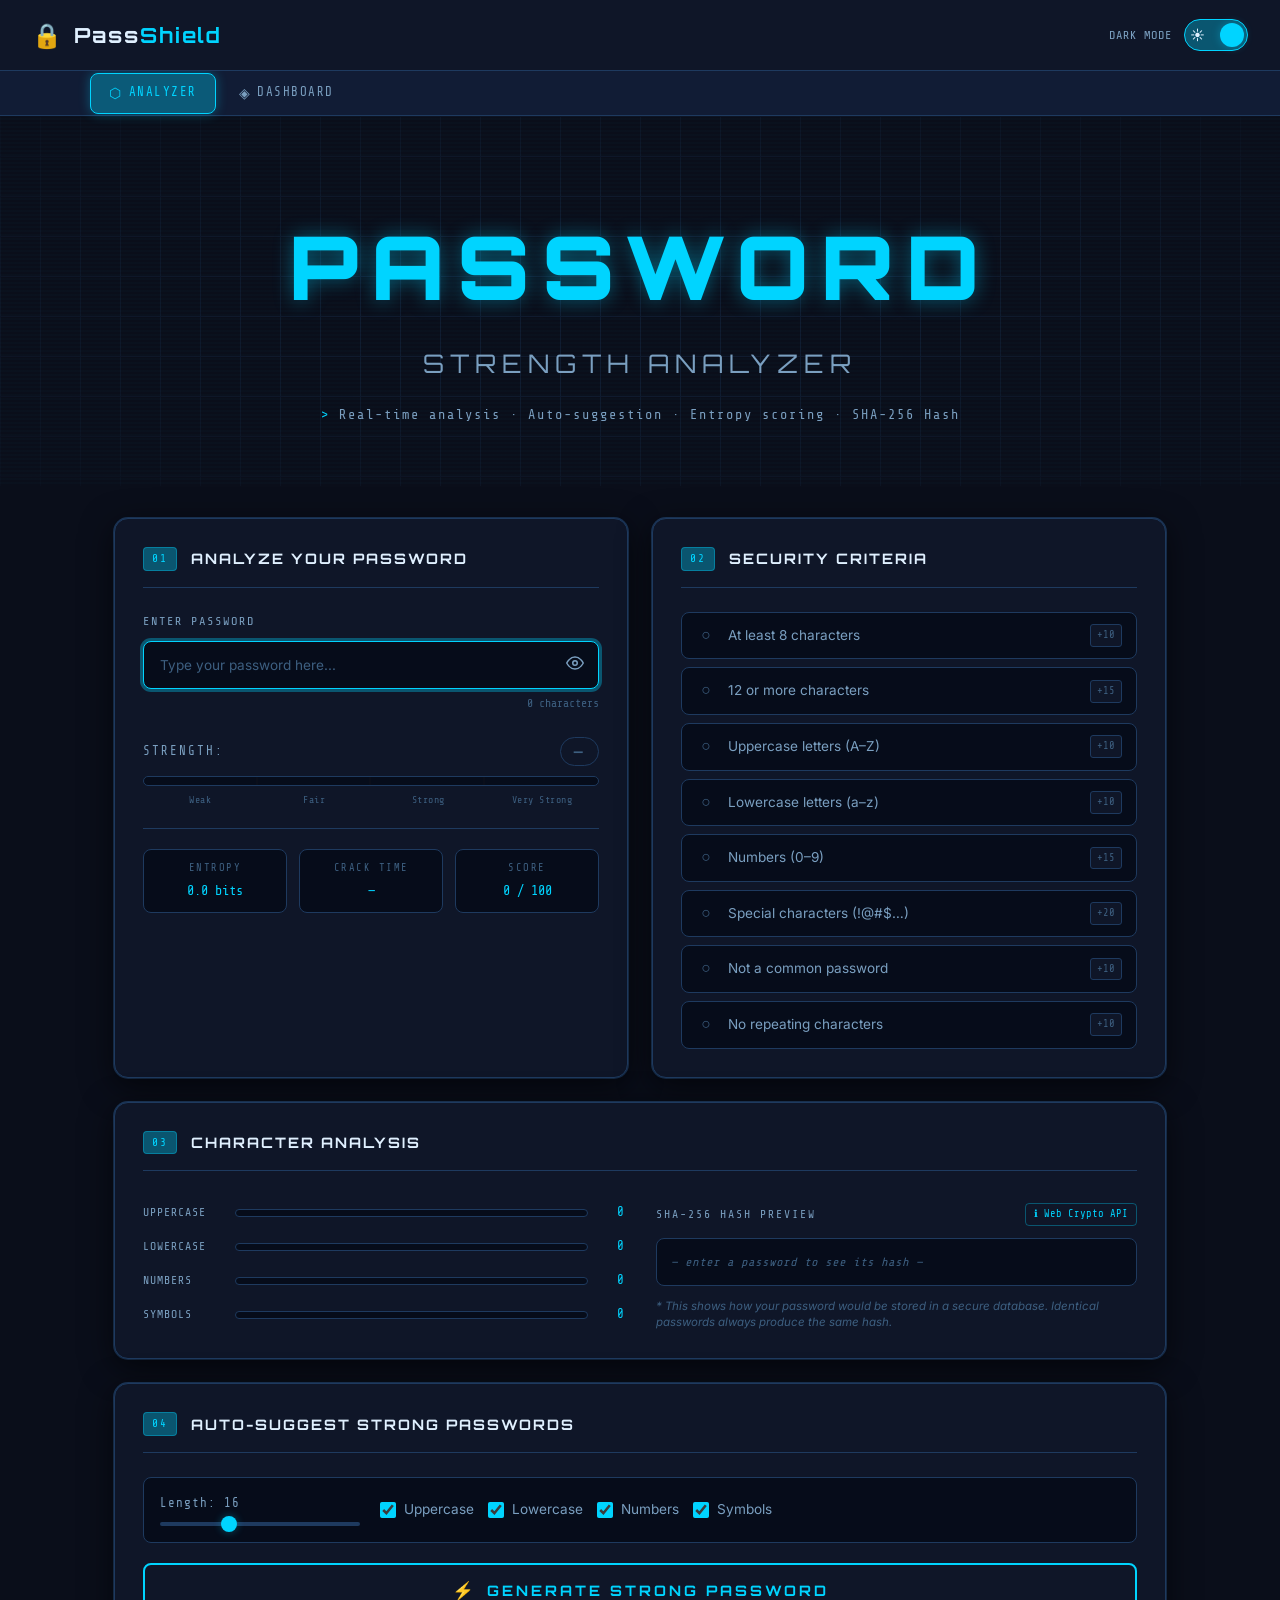
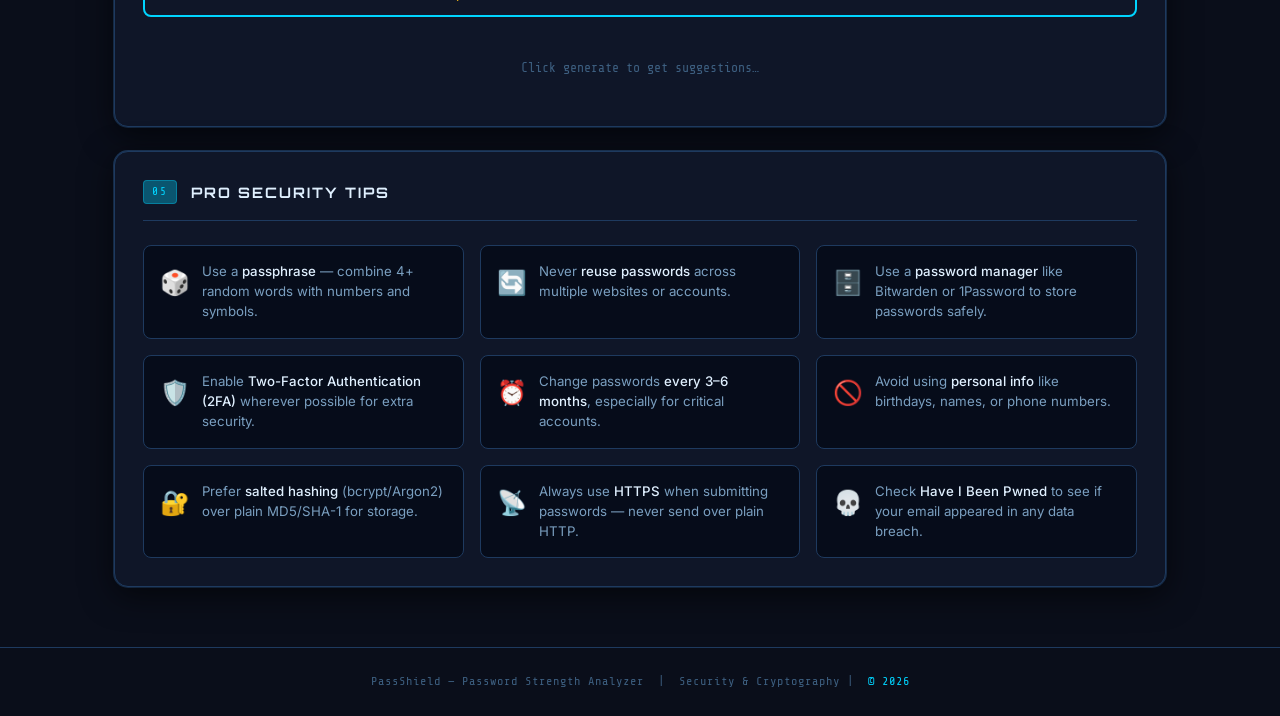
==== index.html @ 3eac9d86 "file added" ====
<!DOCTYPE html>
<html lang="en" data-theme="dark">
<head>
  <meta charset="UTF-8" />
  <meta name="viewport" content="width=device-width, initial-scale=1.0"/>
  <title>Password Strength Analyzer — PassShield</title>
  <link rel="stylesheet" href="style.css" />
  <link href="https://fonts.googleapis.com/css2?family=Share+Tech+Mono&family=Orbitron:wght@400;700;900&family=Inter:wght@300;400;500&display=swap" rel="stylesheet"/>
</head>
<body>

  <!-- ═══════════════════════════ HEADER ═══════════════════════════ -->
  <header class="site-header">
    <div class="logo">
      <span class="logo-icon">🔒</span>
      <span class="logo-text">Pass<span class="accent">Shield</span></span>
    </div>
    <div class="header-right">
      <span class="theme-label" id="themeLabel">Dark Mode</span>
      <label class="toggle-switch" title="Toggle Dark/Light Mode">
        <input type="checkbox" id="themeToggle" checked />
        <span class="slider">
          <span class="slider-icon sun">☀️</span>
          <span class="slider-icon moon">🌙</span>
        </span>
      </label>
    </div>
  </header>

  <!-- ═══════════════════════════ NAV BAR ═══════════════════════════ -->
  <nav class="site-nav">
    <div class="nav-inner">
      <a href="index.html" class="nav-link active">
        <span class="nav-icon">⬡</span> Analyzer
      </a>
      <a href="dashboard.html" class="nav-link">
        <span class="nav-icon">◈</span> Dashboard
      </a>
    </div>
  </nav>

  <!-- ═══════════════════════════ HERO ═══════════════════════════ -->
  <section class="hero">
    <div class="hero-bg">
      <div class="grid-overlay"></div>
      <div class="scanline"></div>
    </div>
    <h1 class="hero-title">
      <span class="line1">PASSWORD</span>
      <span class="line2">STRENGTH ANALYZER</span>
    </h1>
    <p class="hero-subtitle">Real-time analysis · Auto-suggestion · Entropy scoring · SHA-256 Hash</p>
  </section>

  <!-- ═══════════════════════════ MAIN CARD ═══════════════════════════ -->
  <main class="main-container">

    <!-- ─── 01: INPUT / ANALYZE ─── -->
    <div class="card input-card">
      <div class="card-header">
        <span class="card-num">01</span>
        <h2>Analyze Your Password</h2>
      </div>

      <div class="input-group">
        <label for="passwordInput" class="input-label">Enter Password</label>
        <div class="input-wrapper">
          <input
            type="password"
            id="passwordInput"
            placeholder="Type your password here..."
            autocomplete="new-password"
            spellcheck="false"
          />
          <button class="toggle-vis" id="toggleVis" title="Show/Hide password">
            <span id="eyeIcon">
              <svg xmlns="http://www.w3.org/2000/svg" width="18" height="18" viewBox="0 0 24 24" fill="none" stroke="currentColor" stroke-width="2" stroke-linecap="round" stroke-linejoin="round"><path d="M1 12s4-8 11-8 11 8 11 8-4 8-11 8-11-8-11-8z"/><circle cx="12" cy="12" r="3"/></svg>
            </span>
          </button>
        </div>
        <div class="char-count"><span id="charCount">0</span> characters</div>
      </div>

      <!-- STRENGTH METER -->
      <div class="strength-section">
        <div class="strength-label-row">
          <span class="strength-text">Strength:</span>
          <span class="strength-badge" id="strengthBadge">—</span>
        </div>
        <div class="meter-track">
          <div class="meter-bar" id="meterBar"></div>
          <div class="meter-segments">
            <div class="seg"></div><div class="seg"></div>
            <div class="seg"></div><div class="seg"></div>
          </div>
        </div>
        <div class="strength-labels-row">
          <span>Weak</span><span>Fair</span><span>Strong</span><span>Very Strong</span>
        </div>
      </div>

      <!-- ENTROPY / STATS -->
      <div class="entropy-row">
        <div class="entropy-item">
          <span class="entropy-label">Entropy</span>
          <span class="entropy-value" id="entropyVal">0.0 bits</span>
        </div>
        <div class="entropy-item">
          <span class="entropy-label">Crack Time</span>
          <span class="entropy-value" id="crackTime">—</span>
        </div>
        <div class="entropy-item">
          <span class="entropy-label">Score</span>
          <span class="entropy-value" id="scoreVal">0 / 100</span>
        </div>
      </div>
    </div>

    <!-- ─── 02: SECURITY CRITERIA ─── -->
    <div class="card criteria-card">
      <div class="card-header">
        <span class="card-num">02</span>
        <h2>Security Criteria</h2>
      </div>
      <ul class="criteria-list" id="criteriaList">
        <li class="criterion" id="crit-length" data-done="false">
          <span class="crit-icon">○</span>
          <span class="crit-text">At least 8 characters</span>
          <span class="crit-badge">+10</span>
        </li>
        <li class="criterion" id="crit-length12" data-done="false">
          <span class="crit-icon">○</span>
          <span class="crit-text">12 or more characters</span>
          <span class="crit-badge">+15</span>
        </li>
        <li class="criterion" id="crit-upper" data-done="false">
          <span class="crit-icon">○</span>
          <span class="crit-text">Uppercase letters (A–Z)</span>
          <span class="crit-badge">+10</span>
        </li>
        <li class="criterion" id="crit-lower" data-done="false">
          <span class="crit-icon">○</span>
          <span class="crit-text">Lowercase letters (a–z)</span>
          <span class="crit-badge">+10</span>
        </li>
        <li class="criterion" id="crit-number" data-done="false">
          <span class="crit-icon">○</span>
          <span class="crit-text">Numbers (0–9)</span>
          <span class="crit-badge">+15</span>
        </li>
        <li class="criterion" id="crit-special" data-done="false">
          <span class="crit-icon">○</span>
          <span class="crit-text">Special characters (!@#$…)</span>
          <span class="crit-badge">+20</span>
        </li>
        <li class="criterion" id="crit-nocommon" data-done="false">
          <span class="crit-icon">○</span>
          <span class="crit-text">Not a common password</span>
          <span class="crit-badge">+10</span>
        </li>
        <li class="criterion" id="crit-norepeat" data-done="false">
          <span class="crit-icon">○</span>
          <span class="crit-text">No repeating characters</span>
          <span class="crit-badge">+10</span>
        </li>
      </ul>
    </div>

    <!-- ─── 03: CHARACTER ANALYSIS ─── -->
    <div class="card char-analysis-card">
      <div class="card-header">
        <span class="card-num">03</span>
        <h2>Character Analysis</h2>
      </div>

      <div class="char-breakdown" id="charBreakdown">
        <div class="char-type-row">
          <span class="char-type-label">Uppercase</span>
          <div class="char-bar-track"><div class="char-bar upper-bar" id="barUpper" style="width:0%"></div></div>
          <span class="char-type-count" id="countUpper">0</span>
        </div>
        <div class="char-type-row">
          <span class="char-type-label">Lowercase</span>
          <div class="char-bar-track"><div class="char-bar lower-bar" id="barLower" style="width:0%"></div></div>
          <span class="char-type-count" id="countLower">0</span>
        </div>
        <div class="char-type-row">
          <span class="char-type-label">Numbers</span>
          <div class="char-bar-track"><div class="char-bar number-bar" id="barNumber" style="width:0%"></div></div>
          <span class="char-type-count" id="countNumber">0</span>
        </div>
        <div class="char-type-row">
          <span class="char-type-label">Symbols</span>
          <div class="char-bar-track"><div class="char-bar symbol-bar" id="barSymbol" style="width:0%"></div></div>
          <span class="char-type-count" id="countSymbol">0</span>
        </div>
      </div>

      <!-- SHA-256 Hash Preview -->
      <div class="hash-section">
        <div class="hash-label-row">
          <span class="hash-label">SHA-256 Hash Preview</span>
          <span class="hash-info" title="Computed client-side using Web Crypto API">ℹ Web Crypto API</span>
        </div>
        <div class="hash-display" id="hashDisplay">
          <span class="hash-placeholder">— enter a password to see its hash —</span>
        </div>
        <p class="hash-note">* This shows how your password would be stored in a secure database. Identical passwords always produce the same hash.</p>
      </div>
    </div>

    <!-- ─── 04: AUTO-SUGGEST ─── -->
    <div class="card suggest-card">
      <div class="card-header">
        <span class="card-num">04</span>
        <h2>Auto-Suggest Strong Passwords</h2>
      </div>

      <div class="gen-options">
        <div class="option-group">
          <label>Length: <span id="lenDisplay">16</span></label>
          <input type="range" id="genLength" min="8" max="32" value="16" class="slider-range"/>
        </div>
        <div class="checkboxes">
          <label class="cb-label"><input type="checkbox" id="incUpper" checked/> Uppercase</label>
          <label class="cb-label"><input type="checkbox" id="incLower" checked/> Lowercase</label>
          <label class="cb-label"><input type="checkbox" id="incNumbers" checked/> Numbers</label>
          <label class="cb-label"><input type="checkbox" id="incSymbols" checked/> Symbols</label>
        </div>
      </div>

      <button class="btn-generate" id="generateBtn">
        <span class="btn-icon">⚡</span><span> Generate Strong Password</span>
      </button>

      <div class="generated-list" id="generatedList">
        <p class="gen-placeholder">Click generate to get suggestions…</p>
      </div>
    </div>

    <!-- ─── 05: PRO SECURITY TIPS (LAST) ─── -->
    <div class="card tips-card">
      <div class="card-header">
        <span class="card-num">05</span>
        <h2>Pro Security Tips</h2>
      </div>
      <div class="tips-grid">
        <div class="tip-item">
          <span class="tip-icon">🎲</span>
          <p>Use a <strong>passphrase</strong> — combine 4+ random words with numbers and symbols.</p>
        </div>
        <div class="tip-item">
          <span class="tip-icon">🔄</span>
          <p>Never <strong>reuse passwords</strong> across multiple websites or accounts.</p>
        </div>
        <div class="tip-item">
          <span class="tip-icon">🗄️</span>
          <p>Use a <strong>password manager</strong> like Bitwarden or 1Password to store passwords safely.</p>
        </div>
        <div class="tip-item">
          <span class="tip-icon">🛡️</span>
          <p>Enable <strong>Two-Factor Authentication (2FA)</strong> wherever possible for extra security.</p>
        </div>
        <div class="tip-item">
          <span class="tip-icon">⏰</span>
          <p>Change passwords <strong>every 3–6 months</strong>, especially for critical accounts.</p>
        </div>
        <div class="tip-item">
          <span class="tip-icon">🚫</span>
          <p>Avoid using <strong>personal info</strong> like birthdays, names, or phone numbers.</p>
        </div>
        <div class="tip-item">
          <span class="tip-icon">🔐</span>
          <p>Prefer <strong>salted hashing</strong> (bcrypt/Argon2) over plain MD5/SHA-1 for storage.</p>
        </div>
        <div class="tip-item">
          <span class="tip-icon">📡</span>
          <p>Always use <strong>HTTPS</strong> when submitting passwords — never send over plain HTTP.</p>
        </div>
        <div class="tip-item">
          <span class="tip-icon">💀</span>
          <p>Check <strong>Have I Been Pwned</strong> to see if your email appeared in any data breach.</p>
        </div>
      </div>
    </div>

  </main>

  <!-- ═══════════════════════════ FOOTER ═══════════════════════════ -->
  <footer class="site-footer">
    <p>PassShield — Password Strength Analyzer &nbsp;|&nbsp; Security &amp; Cryptography |&nbsp; <span class="accent">© 2026</span></p>
  </footer>

  <script src="script.js"></script>
</body>
</html>
---- style.css ----
/* ═══════════════════════════════════════════════════════════════
   PassShield — style.css
   Cyberpunk / Terminal Aesthetic
   Dark Mode Default + Light Mode Toggle
═══════════════════════════════════════════════════════════════ */

@import url('https://fonts.googleapis.com/css2?family=Share+Tech+Mono&family=Orbitron:wght@400;700;900&family=Inter:wght@300;400;500&display=swap');

/* ─── CSS VARIABLES — DARK THEME ─── */
:root,
[data-theme="dark"] {
  --bg-primary:     #0a0e1a;
  --bg-card:        #0f1628;
  --bg-card-alt:    #111c35;
  --bg-input:       #060c1a;
  --border-color:   #1e3a5f;
  --border-glow:    #00d4ff44;

  --text-primary:   #e0f0ff;
  --text-secondary: #7a9fc0;
  --text-muted:     #3d5f80;

  --accent:         #00d4ff;
  --accent-dim:     #00d4ff55;
  --accent-glow:    0 0 20px #00d4ff66;

  --green:          #00ff9d;
  --green-dim:      #00ff9d33;
  --yellow:         #ffd700;
  --yellow-dim:     #ffd70033;
  --orange:         #ff8c00;
  --red:            #ff3366;
  --red-dim:        #ff336633;

  --strength-weak:   #ff3366;
  --strength-fair:   #ff8c00;
  --strength-strong: #ffd700;
  --strength-vstrong:#00ff9d;

  --shadow-card:    0 8px 32px rgba(0,0,0,0.6), 0 0 0 1px var(--border-color);
  --shadow-glow:    0 0 30px rgba(0,212,255,0.12);

  --font-display:   'Orbitron', sans-serif;
  --font-mono:      'Share Tech Mono', monospace;
  --font-body:      'Inter', sans-serif;

  --radius:         8px;
  --radius-lg:      14px;
  --transition:     0.3s cubic-bezier(0.4,0,0.2,1);
}

/* ─── LIGHT THEME ─── */
[data-theme="light"] {
  --bg-primary:     #f0f4ff;
  --bg-card:        #ffffff;
  --bg-card-alt:    #f5f8ff;
  --bg-input:       #eef2fc;
  --border-color:   #c8d5f0;
  --border-glow:    #0070ff33;

  --text-primary:   #0d1b3e;
  --text-secondary: #4a6080;
  --text-muted:     #8090b0;

  --accent:         #0077ff;
  --accent-dim:     #0077ff22;
  --accent-glow:    0 0 20px #0077ff33;

  --green:          #00a86b;
  --green-dim:      #00a86b22;
  --yellow:         #cc9900;
  --yellow-dim:     #cc990022;
  --orange:         #e06600;
  --red:            #cc0044;
  --red-dim:        #cc004422;

  --strength-weak:   #cc0044;
  --strength-fair:   #e06600;
  --strength-strong: #cc9900;
  --strength-vstrong:#00a86b;

  --shadow-card:    0 4px 24px rgba(0,0,100,0.08), 0 0 0 1px var(--border-color);
  --shadow-glow:    0 0 20px rgba(0,119,255,0.08);
}

/* ─── RESET & BASE ─── */
*, *::before, *::after { box-sizing: border-box; margin: 0; padding: 0; }
html { scroll-behavior: smooth; }
body {
  background-color: var(--bg-primary);
  color: var(--text-primary);
  font-family: var(--font-body);
  min-height: 100vh;
  line-height: 1.6;
  transition: background-color var(--transition), color var(--transition);
  overflow-x: hidden;
}

::-webkit-scrollbar { width: 6px; }
::-webkit-scrollbar-track { background: var(--bg-primary); }
::-webkit-scrollbar-thumb { background: var(--border-color); border-radius: 3px; }
::-webkit-scrollbar-thumb:hover { background: var(--accent-dim); }

/* ═══ HEADER ═══ */
.site-header {
  display: flex;
  align-items: center;
  justify-content: space-between;
  padding: 16px 32px;
  background: var(--bg-card);
  border-bottom: 1px solid var(--border-color);
  position: sticky;
  top: 0;
  z-index: 200;
  backdrop-filter: blur(12px);
}

.logo {
  display: flex;
  align-items: center;
  gap: 10px;
  font-family: var(--font-display);
  font-size: 1.3rem;
  font-weight: 700;
  letter-spacing: 2px;
  color: var(--text-primary);
}

.logo-icon { font-size: 1.5rem; }
.accent { color: var(--accent); }

.header-right { display: flex; align-items: center; gap: 12px; }

.theme-label {
  font-family: var(--font-mono);
  font-size: 0.75rem;
  color: var(--text-secondary);
  letter-spacing: 1px;
  text-transform: uppercase;
  min-width: 80px;
  text-align: right;
}

/* ─── TOGGLE SWITCH ─── */
.toggle-switch {
  position: relative;
  display: inline-block;
  width: 64px; height: 32px;
  cursor: pointer;
}
.toggle-switch input { opacity:0; width:0; height:0; position:absolute; }
.slider {
  position: absolute;
  inset: 0;
  background: var(--bg-input);
  border: 1.5px solid var(--border-color);
  border-radius: 32px;
  transition: var(--transition);
  display: flex;
  align-items: center;
  justify-content: space-between;
  padding: 0 5px;
}
.slider-icon { font-size: 14px; line-height: 1; transition: opacity var(--transition), transform var(--transition); z-index: 1; }
.slider::before {
  content: '';
  position: absolute;
  left: 3px; top: 50%;
  transform: translateY(-50%);
  width: 24px; height: 24px;
  background: var(--accent);
  border-radius: 50%;
  transition: var(--transition);
  box-shadow: 0 0 10px var(--accent-dim);
  z-index: 2;
}
.toggle-switch input:checked + .slider::before { left: calc(100% - 27px); }
.toggle-switch input:checked + .slider { border-color: var(--accent); background: var(--accent-dim); }

/* ═══ NAV BAR ═══ */
.site-nav {
  background: var(--bg-card-alt);
  border-bottom: 1px solid var(--border-color);
  position: sticky;
  top: 65px;
  z-index: 150;
  padding: 0 32px;
}
.nav-inner {
  display: flex;
  align-items: center;
  gap: 4px;
  max-width: 1100px;
  margin: 0 auto;
  height: 44px;
}
.nav-link {
  display: flex;
  align-items: center;
  gap: 6px;
  padding: 8px 18px;
  border-radius: var(--radius);
  font-family: var(--font-mono);
  font-size: 0.78rem;
  letter-spacing: 1.5px;
  text-transform: uppercase;
  color: var(--text-secondary);
  text-decoration: none;
  border: 1px solid transparent;
  transition: all var(--transition);
}
.nav-link:hover {
  color: var(--accent);
  border-color: var(--accent-dim);
  background: var(--accent-dim);
}
.nav-link.active {
  color: var(--accent);
  border-color: var(--accent);
  background: var(--accent-dim);
  box-shadow: 0 0 12px var(--accent-dim);
}
.nav-icon { font-size: 0.9rem; }
.nav-divider {
  flex: 1;
  height: 1px;
  background: var(--border-color);
  margin: 0 12px;
}
.nav-tag {
  font-family: var(--font-mono);
  font-size: 0.65rem;
  color: var(--text-muted);
  letter-spacing: 1px;
  white-space: nowrap;
}

/* ═══ HERO ═══ */
.hero {
  position: relative;
  padding: 80px 32px 60px;
  text-align: center;
  overflow: hidden;
}
.hero-bg { position: absolute; inset: 0; pointer-events: none; }
.grid-overlay {
  position: absolute; inset: 0;
  background-image:
    linear-gradient(var(--border-color) 1px, transparent 1px),
    linear-gradient(90deg, var(--border-color) 1px, transparent 1px);
  background-size: 40px 40px;
  opacity: 0.3;
  mask-image: radial-gradient(ellipse 80% 80% at 50% 50%, black 30%, transparent 100%);
}
.scanline {
  position: absolute; inset: 0;
  background: repeating-linear-gradient(
    0deg, transparent, transparent 2px,
    rgba(0,212,255,0.015) 2px, rgba(0,212,255,0.015) 4px
  );
  pointer-events: none;
}
[data-theme="light"] .scanline {
  background: repeating-linear-gradient(
    0deg, transparent, transparent 2px,
    rgba(0,119,255,0.02) 2px, rgba(0,119,255,0.02) 4px
  );
}
.hero-title {
  font-family: var(--font-display);
  position: relative; z-index: 2;
  display: flex; flex-direction: column; gap: 6px;
}
.hero-title .line1 {
  font-size: clamp(2.5rem, 7vw, 5.5rem);
  font-weight: 900;
  color: var(--accent);
  letter-spacing: 12px;
  text-shadow: var(--accent-glow);
  animation: glitch 4s infinite;
}
.hero-title .line2 {
  font-size: clamp(0.9rem, 2.5vw, 1.6rem);
  font-weight: 400;
  letter-spacing: 6px;
  color: var(--text-secondary);
}
.hero-subtitle {
  font-family: var(--font-mono);
  font-size: 0.85rem;
  color: var(--text-secondary);
  margin-top: 20px;
  letter-spacing: 2px;
  position: relative; z-index: 2;
}
.hero-subtitle::before { content: '> '; color: var(--accent); }

@keyframes glitch {
  0%, 90%, 100% { text-shadow: var(--accent-glow); transform: none; }
  91% { transform: translate(-2px,0) skewX(-2deg); text-shadow: -2px 0 var(--red), 2px 0 var(--green); }
  92% { transform: translate(2px,0) skewX(2deg); text-shadow: 2px 0 var(--red), -2px 0 var(--green); }
  93% { transform: none; text-shadow: var(--accent-glow); }
}

/* ═══ MAIN LAYOUT ═══ */
.main-container {
  max-width: 1100px;
  margin: 0 auto;
  padding: 32px 24px 60px;
  display: grid;
  grid-template-columns: 1fr 1fr;
  gap: 24px;
}

/* ═══ CARDS ═══ */
.card {
  background: var(--bg-card);
  border: 1px solid var(--border-color);
  border-radius: var(--radius-lg);
  padding: 28px;
  box-shadow: var(--shadow-card);
  transition: box-shadow var(--transition), border-color var(--transition);
  animation: cardIn 0.5s ease both;
}
.card:hover { border-color: var(--accent-dim); box-shadow: var(--shadow-card), var(--shadow-glow); }

@keyframes cardIn {
  from { opacity: 0; transform: translateY(20px); }
  to   { opacity: 1; transform: translateY(0); }
}

.input-card        { grid-column: 1; animation-delay: 0.1s; }
.criteria-card     { grid-column: 2; animation-delay: 0.2s; }
.char-analysis-card{ grid-column: 1 / -1; animation-delay: 0.3s; }
.suggest-card      { grid-column: 1 / -1; animation-delay: 0.4s; }
.tips-card         { grid-column: 1 / -1; animation-delay: 0.5s; }

.card-header {
  display: flex;
  align-items: center;
  gap: 14px;
  margin-bottom: 24px;
  padding-bottom: 16px;
  border-bottom: 1px solid var(--border-color);
}
.card-num {
  font-family: var(--font-mono);
  font-size: 0.7rem;
  color: var(--accent);
  background: var(--accent-dim);
  border: 1px solid var(--accent-dim);
  padding: 2px 8px;
  border-radius: 4px;
  letter-spacing: 2px;
}
.card-header h2 {
  font-family: var(--font-display);
  font-size: 0.9rem;
  font-weight: 700;
  letter-spacing: 2px;
  color: var(--text-primary);
  text-transform: uppercase;
  flex: 1;
}

/* ═══ INPUT SECTION ═══ */
.input-label {
  display: block;
  font-family: var(--font-mono);
  font-size: 0.75rem;
  color: var(--text-secondary);
  letter-spacing: 2px;
  text-transform: uppercase;
  margin-bottom: 10px;
}
.input-wrapper {
  display: flex;
  align-items: center;
  background: var(--bg-input);
  border: 1.5px solid var(--border-color);
  border-radius: var(--radius);
  overflow: hidden;
  transition: border-color var(--transition), box-shadow var(--transition);
}
.input-wrapper:focus-within {
  border-color: var(--accent);
  box-shadow: 0 0 0 3px var(--accent-dim);
}
.input-wrapper input {
  flex: 1;
  background: transparent;
  border: none;
  outline: none;
  padding: 14px 14px 14px 16px;
  font-family: var(--font-mono);
  font-size: 1rem;
  color: var(--text-primary);
  letter-spacing: 2px;
}
.input-wrapper input::placeholder {
  color: var(--text-muted);
  font-family: var(--font-body);
  letter-spacing: 0;
  font-size: 0.85rem;
}
.toggle-vis {
  background: none; border: none;
  padding: 0 14px;
  cursor: pointer;
  color: var(--text-secondary);
  transition: color var(--transition);
  display: flex; align-items: center; justify-content: center;
}
.toggle-vis:hover { color: var(--accent); }
.char-count { font-family: var(--font-mono); font-size: 0.72rem; color: var(--text-muted); text-align: right; margin-top: 6px; }

/* ─── STRENGTH METER ─── */
.strength-section { margin: 24px 0 0; }
.strength-label-row { display: flex; justify-content: space-between; align-items: center; margin-bottom: 10px; }
.strength-text { font-family: var(--font-mono); font-size: 0.78rem; color: var(--text-secondary); letter-spacing: 2px; text-transform: uppercase; }
.strength-badge {
  font-family: var(--font-display);
  font-size: 0.8rem; font-weight: 700;
  letter-spacing: 2px;
  padding: 3px 12px;
  border-radius: 20px;
  border: 1.5px solid var(--border-color);
  color: var(--text-muted);
  background: transparent;
  transition: all var(--transition);
}
.strength-badge.weak    { color: var(--strength-weak);   border-color: var(--strength-weak);   background: var(--red-dim); }
.strength-badge.fair    { color: var(--strength-fair);   border-color: var(--strength-fair);   background: var(--yellow-dim); }
.strength-badge.strong  { color: var(--strength-strong); border-color: var(--strength-strong); background: var(--yellow-dim); }
.strength-badge.vstrong { color: var(--strength-vstrong);border-color: var(--strength-vstrong);background: var(--green-dim); }

.meter-track {
  position: relative; height: 10px;
  background: var(--bg-input);
  border-radius: 5px; overflow: hidden;
  border: 1px solid var(--border-color);
}
.meter-bar {
  height: 100%; width: 0%;
  border-radius: 5px;
  transition: width 0.5s cubic-bezier(0.4,0,0.2,1), background-color 0.3s ease;
  background: var(--text-muted);
  position: relative;
}
.meter-bar.weak    { background: var(--strength-weak);   box-shadow: 0 0 12px var(--strength-weak); }
.meter-bar.fair    { background: var(--strength-fair);   box-shadow: 0 0 12px var(--strength-fair); }
.meter-bar.strong  { background: var(--strength-strong); box-shadow: 0 0 12px var(--strength-strong); }
.meter-bar.vstrong { background: var(--strength-vstrong);box-shadow: 0 0 12px var(--strength-vstrong); }
.meter-segments { position: absolute; inset: 0; display: grid; grid-template-columns: repeat(4,1fr); pointer-events: none; }
.seg { border-right: 2px solid var(--bg-primary); }
.seg:last-child { border-right: none; }
.strength-labels-row { display: grid; grid-template-columns: repeat(4,1fr); margin-top: 6px; }
.strength-labels-row span { font-family: var(--font-mono); font-size: 0.62rem; color: var(--text-muted); letter-spacing: 0.5px; text-align: center; }

/* ─── ENTROPY ROW ─── */
.entropy-row { display: grid; grid-template-columns: repeat(3,1fr); gap: 12px; margin-top: 20px; padding-top: 20px; border-top: 1px solid var(--border-color); }
.entropy-item { display: flex; flex-direction: column; gap: 4px; text-align: center; background: var(--bg-input); border: 1px solid var(--border-color); border-radius: var(--radius); padding: 10px 8px; }
.entropy-label { font-family: var(--font-mono); font-size: 0.65rem; color: var(--text-muted); letter-spacing: 1.5px; text-transform: uppercase; }
.entropy-value { font-family: var(--font-mono); font-size: 0.85rem; color: var(--accent); font-weight: 500; }

/* ═══ CRITERIA LIST ═══ */
.criteria-list { list-style: none; display: flex; flex-direction: column; gap: 8px; }
.criterion {
  display: flex; align-items: center; gap: 12px;
  padding: 10px 14px;
  border-radius: var(--radius);
  border: 1px solid var(--border-color);
  background: var(--bg-input);
  transition: all var(--transition);
  font-family: var(--font-body);
  font-size: 0.85rem;
  color: var(--text-secondary);
}
.criterion[data-done="true"] { border-color: var(--green); background: var(--green-dim); color: var(--text-primary); }
.crit-icon { font-size: 1rem; color: var(--text-muted); font-family: var(--font-mono); transition: all var(--transition); min-width: 20px; text-align: center; }
.criterion[data-done="true"] .crit-icon { color: var(--green); }
.crit-text { flex: 1; }
.crit-badge { font-family: var(--font-mono); font-size: 0.65rem; color: var(--text-muted); background: var(--bg-card); border: 1px solid var(--border-color); padding: 2px 6px; border-radius: 3px; transition: all var(--transition); }
.criterion[data-done="true"] .crit-badge { color: var(--green); border-color: var(--green); background: transparent; }

/* ═══ CHARACTER ANALYSIS CARD ═══ */
.char-analysis-card { display: grid; grid-template-columns: 1fr 1fr; gap: 32px; }
.char-analysis-card .card-header { grid-column: 1 / -1; margin-bottom: 0; }

.char-breakdown { display: flex; flex-direction: column; gap: 14px; }
.char-type-row { display: flex; align-items: center; gap: 12px; }
.char-type-label { font-family: var(--font-mono); font-size: 0.72rem; color: var(--text-secondary); letter-spacing: 1px; text-transform: uppercase; min-width: 80px; }
.char-bar-track { flex: 1; height: 8px; background: var(--bg-input); border-radius: 4px; border: 1px solid var(--border-color); overflow: hidden; }
.char-bar { height: 100%; border-radius: 4px; transition: width 0.5s cubic-bezier(0.4,0,0.2,1); }
.upper-bar  { background: var(--accent); box-shadow: 0 0 8px var(--accent-dim); }
.lower-bar  { background: var(--green); box-shadow: 0 0 8px var(--green-dim); }
.number-bar { background: var(--yellow); box-shadow: 0 0 8px var(--yellow-dim); }
.symbol-bar { background: var(--orange); box-shadow: 0 0 8px #ff8c0033; }
.char-type-count { font-family: var(--font-mono); font-size: 0.78rem; color: var(--accent); min-width: 24px; text-align: right; }

/* ─── HASH SECTION ─── */
.hash-section { display: flex; flex-direction: column; gap: 12px; }
.hash-label-row { display: flex; align-items: center; justify-content: space-between; }
.hash-label { font-family: var(--font-mono); font-size: 0.72rem; color: var(--text-secondary); letter-spacing: 2px; text-transform: uppercase; }
.hash-info { font-family: var(--font-mono); font-size: 0.65rem; color: var(--accent); cursor: help; padding: 2px 8px; border: 1px solid var(--accent-dim); border-radius: 4px; }
.hash-display {
  background: var(--bg-input);
  border: 1px solid var(--border-color);
  border-radius: var(--radius);
  padding: 12px 14px;
  font-family: var(--font-mono);
  font-size: 0.72rem;
  color: var(--green);
  letter-spacing: 1px;
  word-break: break-all;
  min-height: 48px;
  display: flex;
  align-items: center;
  transition: border-color var(--transition);
}
.hash-display.active { border-color: var(--green); box-shadow: 0 0 12px var(--green-dim); }
.hash-placeholder { color: var(--text-muted); font-size: 0.75rem; font-style: italic; }
.hash-note { font-size: 0.72rem; color: var(--text-muted); font-style: italic; line-height: 1.4; }

/* ═══ SUGGEST / GENERATE SECTION ═══ */
.gen-options { display: flex; flex-wrap: wrap; gap: 20px; align-items: center; margin-bottom: 20px; padding: 16px; background: var(--bg-input); border-radius: var(--radius); border: 1px solid var(--border-color); }
.option-group { display: flex; flex-direction: column; gap: 8px; min-width: 200px; }
.option-group label { font-family: var(--font-mono); font-size: 0.78rem; color: var(--text-secondary); letter-spacing: 1px; }
.slider-range { -webkit-appearance: none; width: 100%; height: 4px; background: var(--border-color); border-radius: 2px; outline: none; }
.slider-range::-webkit-slider-thumb { -webkit-appearance: none; width: 16px; height: 16px; background: var(--accent); border-radius: 50%; cursor: pointer; box-shadow: 0 0 8px var(--accent-dim); transition: box-shadow var(--transition); }
.slider-range::-webkit-slider-thumb:hover { box-shadow: 0 0 16px var(--accent); }
.checkboxes { display: flex; flex-wrap: wrap; gap: 14px; }
.cb-label { display: flex; align-items: center; gap: 8px; font-family: var(--font-body); font-size: 0.85rem; color: var(--text-secondary); cursor: pointer; transition: color var(--transition); }
.cb-label:hover { color: var(--text-primary); }
.cb-label input[type="checkbox"] { width: 16px; height: 16px; accent-color: var(--accent); cursor: pointer; }

.btn-generate {
  display: flex; align-items: center; justify-content: center; gap: 10px;
  width: 100%; padding: 14px 28px;
  background: transparent;
  border: 2px solid var(--accent);
  border-radius: var(--radius);
  color: var(--accent);
  font-family: var(--font-display);
  font-size: 0.9rem; font-weight: 700;
  letter-spacing: 3px; text-transform: uppercase;
  cursor: pointer;
  transition: all var(--transition);
  position: relative; overflow: hidden;
  margin-bottom: 20px;
}
.btn-generate::before {
  content: ''; position: absolute; inset: 0;
  background: var(--accent);
  transform: translateX(-100%);
  transition: transform 0.3s ease;
  z-index: 0;
}
.btn-generate:hover::before { transform: translateX(0); }
.btn-generate:hover { color: var(--bg-primary); box-shadow: 0 0 20px var(--accent-dim); }
.btn-generate span { position: relative; z-index: 1; }
.btn-icon { font-size: 1.1rem; }

.gen-placeholder { font-family: var(--font-mono); color: var(--text-muted); font-size: 0.82rem; text-align: center; padding: 20px; }
.generated-list { display: flex; flex-direction: column; gap: 10px; }
.gen-item { display: flex; align-items: center; gap: 12px; background: var(--bg-input); border: 1px solid var(--border-color); border-radius: var(--radius); padding: 12px 16px; transition: all var(--transition); animation: fadeSlide 0.3s ease both; }
.gen-item:hover { border-color: var(--accent-dim); background: var(--bg-card-alt); }

@keyframes fadeSlide {
  from { opacity: 0; transform: translateX(-10px); }
  to   { opacity: 1; transform: translateX(0); }
}

.gen-pass { flex: 1; font-family: var(--font-mono); font-size: 0.9rem; color: var(--green); letter-spacing: 1.5px; word-break: break-all; }
.copy-btn { background: none; border: 1px solid var(--border-color); color: var(--text-secondary); padding: 6px 12px; border-radius: 5px; font-family: var(--font-mono); font-size: 0.72rem; cursor: pointer; transition: all var(--transition); white-space: nowrap; }
.copy-btn:hover { border-color: var(--accent); color: var(--accent); background: var(--accent-dim); }
.copy-btn.copied { border-color: var(--green); color: var(--green); background: var(--green-dim); }
.use-btn { background: none; border: 1px solid var(--border-color); color: var(--text-secondary); padding: 6px 12px; border-radius: 5px; font-family: var(--font-mono); font-size: 0.72rem; cursor: pointer; transition: all var(--transition); white-space: nowrap; }
.use-btn:hover { border-color: var(--green); color: var(--green); background: var(--green-dim); }

/* ═══ TIPS GRID ═══ */
.tips-grid { display: grid; grid-template-columns: repeat(3, 1fr); gap: 16px; }
.tip-item { display: flex; align-items: flex-start; gap: 12px; padding: 16px; background: var(--bg-input); border: 1px solid var(--border-color); border-radius: var(--radius); transition: all var(--transition); }
.tip-item:hover { border-color: var(--accent-dim); transform: translateY(-2px); box-shadow: 0 4px 20px rgba(0,212,255,0.08); }
.tip-icon { font-size: 1.5rem; flex-shrink: 0; margin-top: 2px; }
.tip-item p { font-size: 0.83rem; color: var(--text-secondary); line-height: 1.5; }
.tip-item strong { color: var(--text-primary); font-weight: 500; }

/* ═══ FOOTER ═══ */
.site-footer { text-align: center; padding: 24px; border-top: 1px solid var(--border-color); font-family: var(--font-mono); font-size: 0.75rem; color: var(--text-muted); letter-spacing: 1px; }

/* ═══════════════════════════════════════════════════
   DASHBOARD STYLES
═══════════════════════════════════════════════════ */

/* Dashboard Hero */
.dash-hero {
  position: relative;
  padding: 50px 32px 40px;
  text-align: center;
  overflow: hidden;
}
.dash-hero-inner { position: relative; z-index: 2; }
.dash-title {
  font-family: var(--font-display);
  font-size: clamp(1.8rem, 5vw, 3.5rem);
  font-weight: 900;
  letter-spacing: 8px;
  color: var(--text-primary);
  text-transform: uppercase;
}
.dash-subtitle {
  font-family: var(--font-mono);
  font-size: 0.82rem;
  color: var(--text-secondary);
  margin-top: 12px;
  letter-spacing: 2px;
}
.dash-subtitle::before { content: '> '; color: var(--accent); }
.session-badge {
  display: inline-flex;
  align-items: center;
  gap: 8px;
  margin-top: 16px;
  padding: 6px 16px;
  border: 1px solid var(--accent-dim);
  border-radius: 20px;
  background: var(--accent-dim);
  font-family: var(--font-mono);
  font-size: 0.75rem;
  color: var(--accent);
  letter-spacing: 1px;
}
.session-dot {
  width: 7px; height: 7px;
  background: var(--green);
  border-radius: 50%;
  box-shadow: 0 0 8px var(--green);
  animation: blink 1.2s infinite;
}
@keyframes blink { 0%, 100% { opacity: 1; } 50% { opacity: 0.2; } }

/* Dashboard Main Container */
.dash-container {
  max-width: 1100px;
  margin: 0 auto;
  padding: 32px 24px 60px;
  display: flex;
  flex-direction: column;
  gap: 24px;
}

/* ─── STAT ROW ─── */
.stat-row { display: grid; grid-template-columns: repeat(4, 1fr); gap: 16px; }
.stat-card {
  display: flex;
  align-items: center;
  gap: 16px;
  background: var(--bg-card);
  border: 1px solid var(--border-color);
  border-radius: var(--radius-lg);
  padding: 20px 22px;
  box-shadow: var(--shadow-card);
  transition: all var(--transition);
  animation: cardIn 0.5s ease both;
}
.stat-card:hover { border-color: var(--accent-dim); box-shadow: var(--shadow-card), var(--shadow-glow); }
.stat-icon { font-size: 1.8rem; }
.stat-body { display: flex; flex-direction: column; gap: 2px; }
.stat-value { font-family: var(--font-display); font-size: 1.6rem; font-weight: 700; color: var(--text-primary); line-height: 1; }
.stat-value.accent { color: var(--accent); }
.stat-label { font-family: var(--font-mono); font-size: 0.65rem; color: var(--text-muted); letter-spacing: 1.5px; text-transform: uppercase; }

/* ─── DASH GRID ─── */
.dash-grid { display: grid; grid-template-columns: 1fr 1.5fr; gap: 24px; }

/* Distribution Chart */
.dist-card { display: flex; flex-direction: column; gap: 20px; }
.dist-chart {
  display: flex;
  align-items: flex-end;
  justify-content: center;
  gap: 20px;
  height: 160px;
  padding: 16px;
  background: var(--bg-input);
  border: 1px solid var(--border-color);
  border-radius: var(--radius);
}
.dist-bar-group { display: flex; flex-direction: column; align-items: center; gap: 6px; flex: 1; }
.dist-bar-wrap { flex: 1; width: 100%; display: flex; align-items: flex-end; background: var(--bg-card); border-radius: 4px 4px 0 0; overflow: hidden; min-height: 80px; }
.dist-bar-fill { width: 100%; border-radius: 4px 4px 0 0; transition: height 0.8s cubic-bezier(0.4,0,0.2,1); min-height: 4px; }
.weak-fill    { background: var(--strength-weak);   box-shadow: 0 -4px 12px var(--red-dim); }
.fair-fill    { background: var(--strength-fair);   box-shadow: 0 -4px 12px var(--yellow-dim); }
.strong-fill  { background: var(--strength-strong); box-shadow: 0 -4px 12px var(--yellow-dim); }
.vstrong-fill { background: var(--strength-vstrong);box-shadow: 0 -4px 12px var(--green-dim); }
.dist-bar-count { font-family: var(--font-mono); font-size: 0.78rem; color: var(--text-secondary); }
.dist-bar-label { font-family: var(--font-mono); font-size: 0.6rem; letter-spacing: 0.5px; text-transform: uppercase; color: var(--text-muted); }
.weak-label   { color: var(--strength-weak); }
.fair-label   { color: var(--strength-fair); }
.strong-label { color: var(--strength-strong); }
.vstrong-label{ color: var(--strength-vstrong); }

/* Security Gauge */
.security-gauge-wrap { text-align: center; }
.security-gauge {
  width: 120px; height: 120px;
  border-radius: 50%;
  margin: 0 auto 12px;
  border: 3px solid var(--border-color);
  display: flex; flex-direction: column;
  align-items: center; justify-content: center;
  background: var(--bg-input);
  position: relative;
  transition: border-color 0.5s ease, box-shadow 0.5s ease;
}
.security-gauge.good { border-color: var(--green); box-shadow: 0 0 24px var(--green-dim); }
.security-gauge.ok   { border-color: var(--yellow); box-shadow: 0 0 24px var(--yellow-dim); }
.security-gauge.bad  { border-color: var(--red); box-shadow: 0 0 24px var(--red-dim); }
.gauge-score { font-family: var(--font-display); font-size: 1.6rem; font-weight: 700; color: var(--text-primary); line-height: 1; }
.gauge-label-inner { font-family: var(--font-mono); font-size: 0.55rem; color: var(--text-muted); letter-spacing: 1px; text-transform: uppercase; }
.gauge-desc { font-family: var(--font-mono); font-size: 0.72rem; color: var(--text-muted); line-height: 1.5; }

/* History Card */
.history-card { overflow: hidden; }
.clear-btn {
  background: none;
  border: 1px solid var(--red);
  color: var(--red);
  padding: 4px 10px;
  border-radius: 5px;
  font-family: var(--font-mono);
  font-size: 0.65rem;
  cursor: pointer;
  transition: all var(--transition);
  letter-spacing: 1px;
}
.clear-btn:hover { background: var(--red-dim); }
.history-list { display: flex; flex-direction: column; gap: 8px; max-height: 360px; overflow-y: auto; }
.history-empty { text-align: center; padding: 40px 20px; display: flex; flex-direction: column; align-items: center; gap: 12px; }
.empty-icon { font-size: 2rem; opacity: 0.5; }
.history-empty p { font-family: var(--font-mono); color: var(--text-muted); font-size: 0.82rem; }
.go-analyze-btn {
  display: inline-block;
  margin-top: 8px;
  padding: 8px 20px;
  border: 1px solid var(--accent);
  border-radius: var(--radius);
  color: var(--accent);
  font-family: var(--font-mono);
  font-size: 0.75rem;
  text-decoration: none;
  letter-spacing: 1px;
  transition: all var(--transition);
}
.go-analyze-btn:hover { background: var(--accent-dim); }

.history-item {
  display: flex;
  align-items: center;
  gap: 12px;
  padding: 10px 14px;
  background: var(--bg-input);
  border: 1px solid var(--border-color);
  border-radius: var(--radius);
  animation: fadeSlide 0.3s ease both;
  transition: all var(--transition);
}
.history-item:hover { border-color: var(--accent-dim); }
.history-masked { flex: 1; font-family: var(--font-mono); font-size: 0.82rem; color: var(--text-secondary); letter-spacing: 2px; }
.history-score {
  font-family: var(--font-display);
  font-size: 0.78rem;
  font-weight: 700;
  padding: 2px 10px;
  border-radius: 12px;
}
.history-score.weak    { color: var(--strength-weak);   background: var(--red-dim); }
.history-score.fair    { color: var(--strength-fair);   background: var(--yellow-dim); }
.history-score.strong  { color: var(--strength-strong); background: var(--yellow-dim); }
.history-score.vstrong { color: var(--strength-vstrong);background: var(--green-dim); }
.history-time { font-family: var(--font-mono); font-size: 0.62rem; color: var(--text-muted); white-space: nowrap; }

/* ─── ALGORITHM CARD ─── */
.algo-card { }
.algo-grid { display: grid; grid-template-columns: repeat(3, 1fr); gap: 16px; }
.algo-item { background: var(--bg-input); border: 1px solid var(--border-color); border-radius: var(--radius); padding: 16px; transition: all var(--transition); }
.algo-item:hover { border-color: var(--accent-dim); transform: translateY(-2px); }
.algo-title { font-family: var(--font-display); font-size: 0.72rem; letter-spacing: 1px; color: var(--accent); text-transform: uppercase; margin-bottom: 6px; }
.algo-formula { font-family: var(--font-mono); font-size: 0.85rem; color: var(--green); margin-bottom: 8px; letter-spacing: 1px; }
.algo-desc { font-size: 0.8rem; color: var(--text-secondary); line-height: 1.5; }
.algo-desc strong { color: var(--text-primary); }

/* ─── ABOUT CARD ─── */
.about-grid { display: grid; grid-template-columns: 1fr 1fr; gap: 28px; }
.about-table { width: 100%; border-collapse: collapse; }
.about-table tr { border-bottom: 1px solid var(--border-color); }
.about-table tr:last-child { border-bottom: none; }
.about-table td { padding: 10px 12px; font-size: 0.82rem; vertical-align: top; }
.about-key { font-family: var(--font-mono); font-size: 0.68rem; color: var(--text-muted); letter-spacing: 1px; text-transform: uppercase; min-width: 130px; padding-right: 16px; color: var(--accent); }
.features-title { font-family: var(--font-display); font-size: 0.78rem; letter-spacing: 2px; color: var(--text-secondary); text-transform: uppercase; margin-bottom: 14px; }
.features-list { list-style: none; display: flex; flex-direction: column; gap: 8px; }
.features-list li { display: flex; align-items: flex-start; gap: 10px; font-size: 0.83rem; color: var(--text-secondary); }
.feat-check { color: var(--green); font-weight: bold; flex-shrink: 0; }

/* ═══ RESPONSIVE ═══ */
@media (max-width: 900px) {
  .main-container { grid-template-columns: 1fr; }
  .input-card, .criteria-card, .suggest-card, .tips-card { grid-column: 1; }
  .char-analysis-card { grid-column: 1; grid-template-columns: 1fr; }
  .char-analysis-card .card-header { grid-column: 1; }
  .tips-grid { grid-template-columns: repeat(2, 1fr); }
  .stat-row { grid-template-columns: repeat(2, 1fr); }
  .dash-grid { grid-template-columns: 1fr; }
  .algo-grid { grid-template-columns: repeat(2, 1fr); }
  .about-grid { grid-template-columns: 1fr; }
}

@media (max-width: 600px) {
  .site-header { padding: 14px 18px; }
  .site-nav { padding: 0 16px; top: 57px; }
  .nav-tag { display: none; }
  .logo { font-size: 1rem; }
  .main-container { padding: 0 14px 40px; gap: 16px; }
  .dash-container { padding: 20px 14px 40px; }
  .card { padding: 20px 16px; }
  .tips-grid { grid-template-columns: 1fr; }
  .stat-row { grid-template-columns: 1fr 1fr; }
  .algo-grid { grid-template-columns: 1fr; }
  .entropy-row { gap: 8px; }
  .gen-options { flex-direction: column; }
  .hero { padding: 50px 18px 40px; }
  .hero-title .line1 { letter-spacing: 6px; }
  .hero-title .line2 { letter-spacing: 3px; }
}

@keyframes pulse { 0%, 100% { opacity: 1; } 50% { opacity: 0.6; } }
.processing { animation: pulse 0.8s infinite; }

/* ═══════════════════════════════════════════════════════════════
   NEW FEATURES — TREND GRAPH · RADAR · DOWNLOAD REPORT
═══════════════════════════════════════════════════════════════ */

/* ─── TREND GRAPH CARD ─── */
.trend-card { display: flex; flex-direction: column; gap: 14px; }
.trend-wrap {
  position: relative;
  width: 100%;
  height: 220px;
  background: var(--bg-input);
  border: 1px solid var(--border-color);
  border-radius: var(--radius);
  overflow: hidden;
}
.trend-canvas {
  display: block;
  width: 100% !important;
  height: 100% !important;
}
.trend-note {
  font-family: var(--font-mono);
  font-size: 0.67rem;
  color: var(--text-muted);
  letter-spacing: 0.5px;
}
.trend-legend {
  display: flex;
  align-items: center;
  gap: 8px;
  margin-left: auto;
}
.legend-dot {
  display: inline-block;
  width: 10px; height: 10px;
  border-radius: 50%;
  flex-shrink: 0;
}
.legend-dash {
  display: inline-block;
  width: 20px; height: 2px;
  background: var(--yellow);
  opacity: 0.7;
  border-top: 2px dashed var(--yellow);
  flex-shrink: 0;
}
.legend-lbl {
  font-family: var(--font-mono);
  font-size: 0.62rem;
  color: var(--text-muted);
  letter-spacing: 0.5px;
  margin-right: 8px;
}

/* ─── RADAR + DOWNLOAD ROW ─── */
.radar-download-row {
  display: grid;
  grid-template-columns: 1fr 1.6fr;
  gap: 24px;
}

/* ─── RADAR CARD ─── */
.radar-card { display: flex; flex-direction: column; gap: 14px; }
.radar-wrap {
  width: 100%;
  aspect-ratio: 1 / 1;
  max-height: 280px;
  background: var(--bg-input);
  border: 1px solid var(--border-color);
  border-radius: var(--radius);
  display: flex;
  align-items: center;
  justify-content: center;
  overflow: hidden;
}
.radar-canvas {
  display: block;
  width: 100% !important;
  height: 100% !important;
}
.radar-note {
  font-family: var(--font-mono);
  font-size: 0.67rem;
  color: var(--text-muted);
  letter-spacing: 0.5px;
}

/* ─── REPORT CARD ─── */
.report-card { display: flex; flex-direction: column; gap: 0; }
.report-body { display: flex; flex-direction: column; gap: 20px; }
.report-preview {
  display: flex;
  align-items: flex-start;
  gap: 18px;
  padding: 18px;
  background: var(--bg-input);
  border: 1px solid var(--border-color);
  border-radius: var(--radius);
}
.report-icon { font-size: 2.4rem; flex-shrink: 0; line-height: 1; }
.report-info { display: flex; flex-direction: column; gap: 6px; }
.report-title {
  font-family: var(--font-display);
  font-size: 0.82rem;
  letter-spacing: 1.5px;
  color: var(--text-primary);
  text-transform: uppercase;
}
.report-desc {
  font-size: 0.8rem;
  color: var(--text-secondary);
  line-height: 1.6;
}
.report-includes {
  display: flex;
  flex-wrap: wrap;
  gap: 8px;
}
.include-tag {
  display: inline-flex;
  align-items: center;
  padding: 4px 12px;
  background: var(--bg-input);
  border: 1px solid var(--border-color);
  border-radius: 20px;
  font-family: var(--font-mono);
  font-size: 0.63rem;
  color: var(--green);
  letter-spacing: 0.5px;
}
.btn-download {
  display: flex;
  align-items: center;
  justify-content: center;
  gap: 10px;
  width: 100%;
  padding: 14px 24px;
  background: linear-gradient(135deg, var(--accent-dim) 0%, transparent 100%);
  border: 1px solid var(--accent);
  border-radius: var(--radius);
  color: var(--accent);
  font-family: var(--font-display);
  font-size: 0.82rem;
  font-weight: 700;
  letter-spacing: 2px;
  text-transform: uppercase;
  cursor: pointer;
  transition: all var(--transition);
  position: relative;
  overflow: hidden;
}
.btn-download::before {
  content: '';
  position: absolute;
  inset: 0;
  background: var(--accent);
  opacity: 0;
  transition: opacity var(--transition);
}
.btn-download:hover::before { opacity: 0.08; }
.btn-download:hover {
  box-shadow: 0 0 24px var(--accent-dim), var(--shadow-card);
  transform: translateY(-1px);
}
.btn-download:active { transform: translateY(0); }
.btn-download.downloaded {
  border-color: var(--green);
  color: var(--green);
  background: var(--green-dim);
}
.btn-dl-icon { font-size: 1rem; }
.report-hint {
  font-family: var(--font-mono);
  font-size: 0.62rem;
  color: var(--text-muted);
  text-align: center;
}
.report-hint code {
  color: var(--accent);
  background: var(--accent-dim);
  padding: 2px 6px;
  border-radius: 3px;
}

/* ─── RESPONSIVE: NEW CARDS ─── */
@media (max-width: 900px) {
  .radar-download-row { grid-template-columns: 1fr; }
  .radar-wrap { max-height: 260px; aspect-ratio: 1 / 1; }
}
@media (max-width: 600px) {
  .trend-wrap { height: 180px; }
  .trend-legend { display: none; }
  .radar-wrap { max-height: 220px; }
}
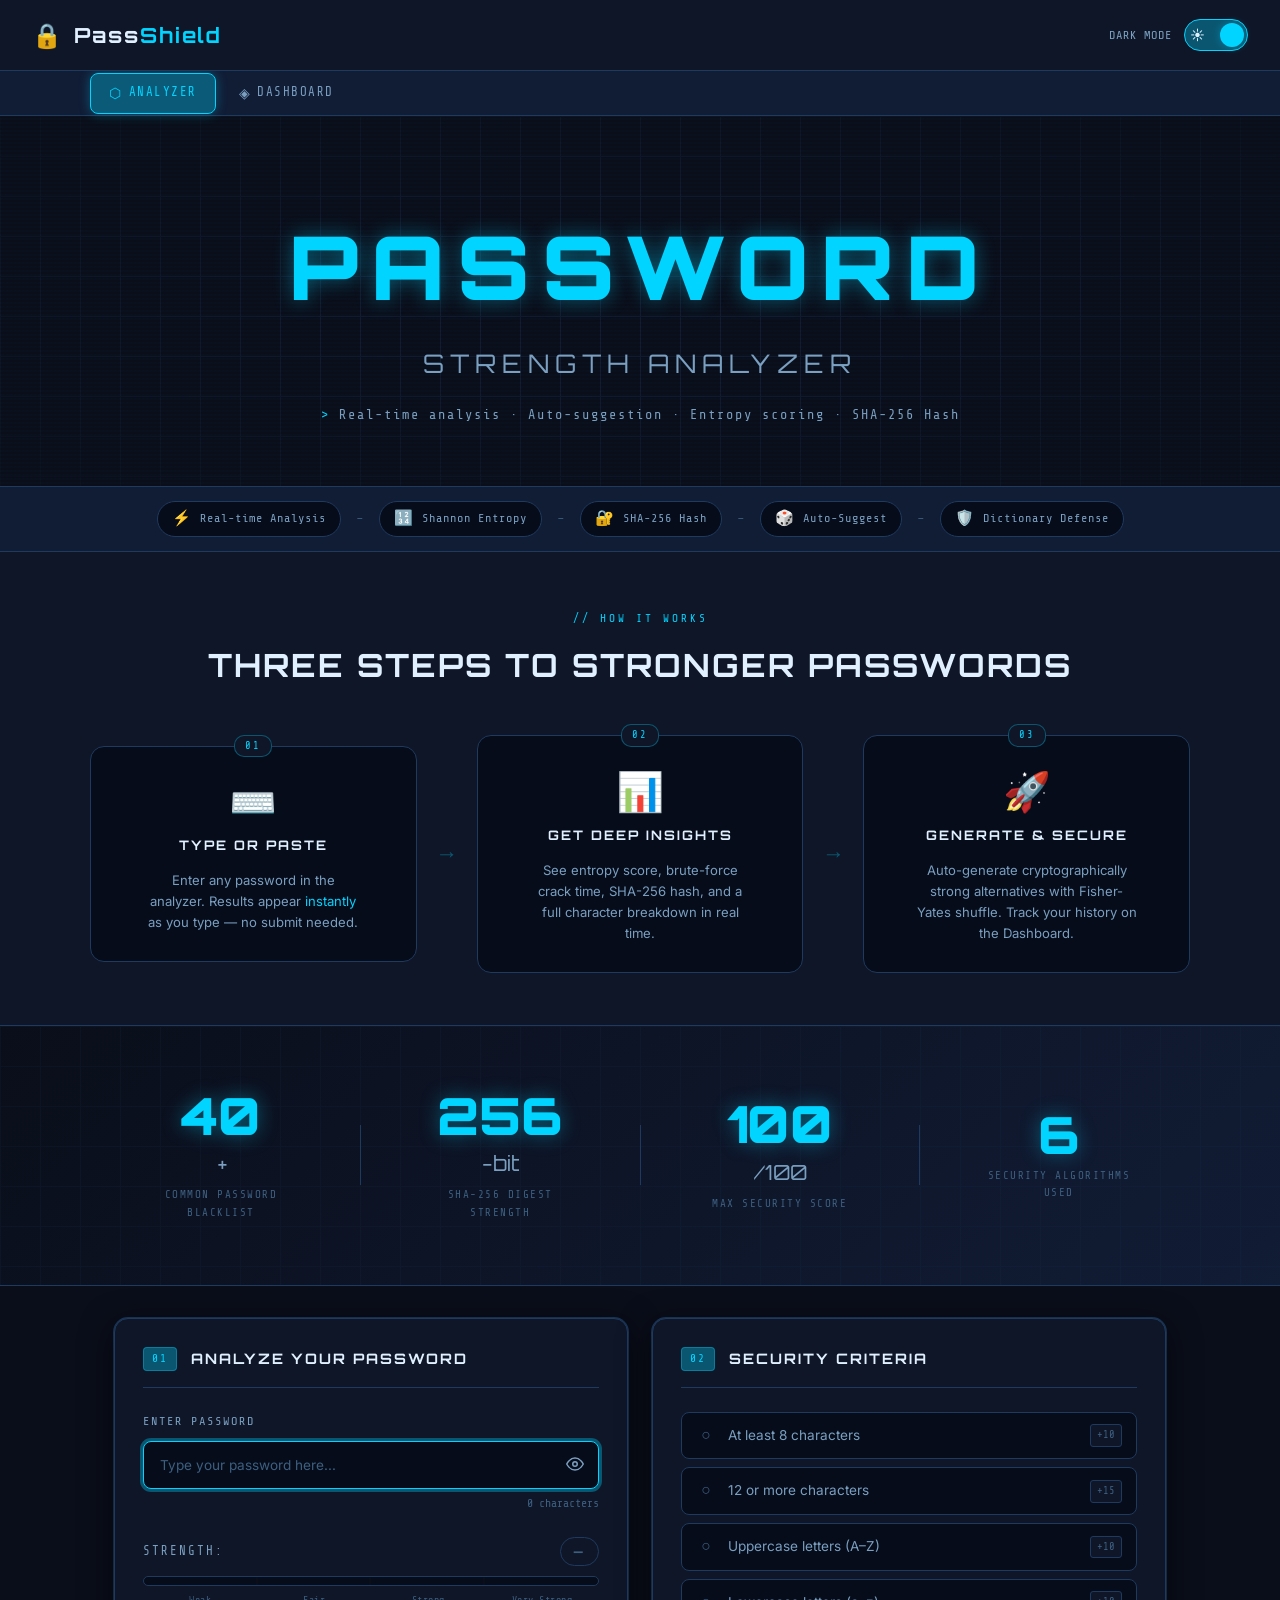
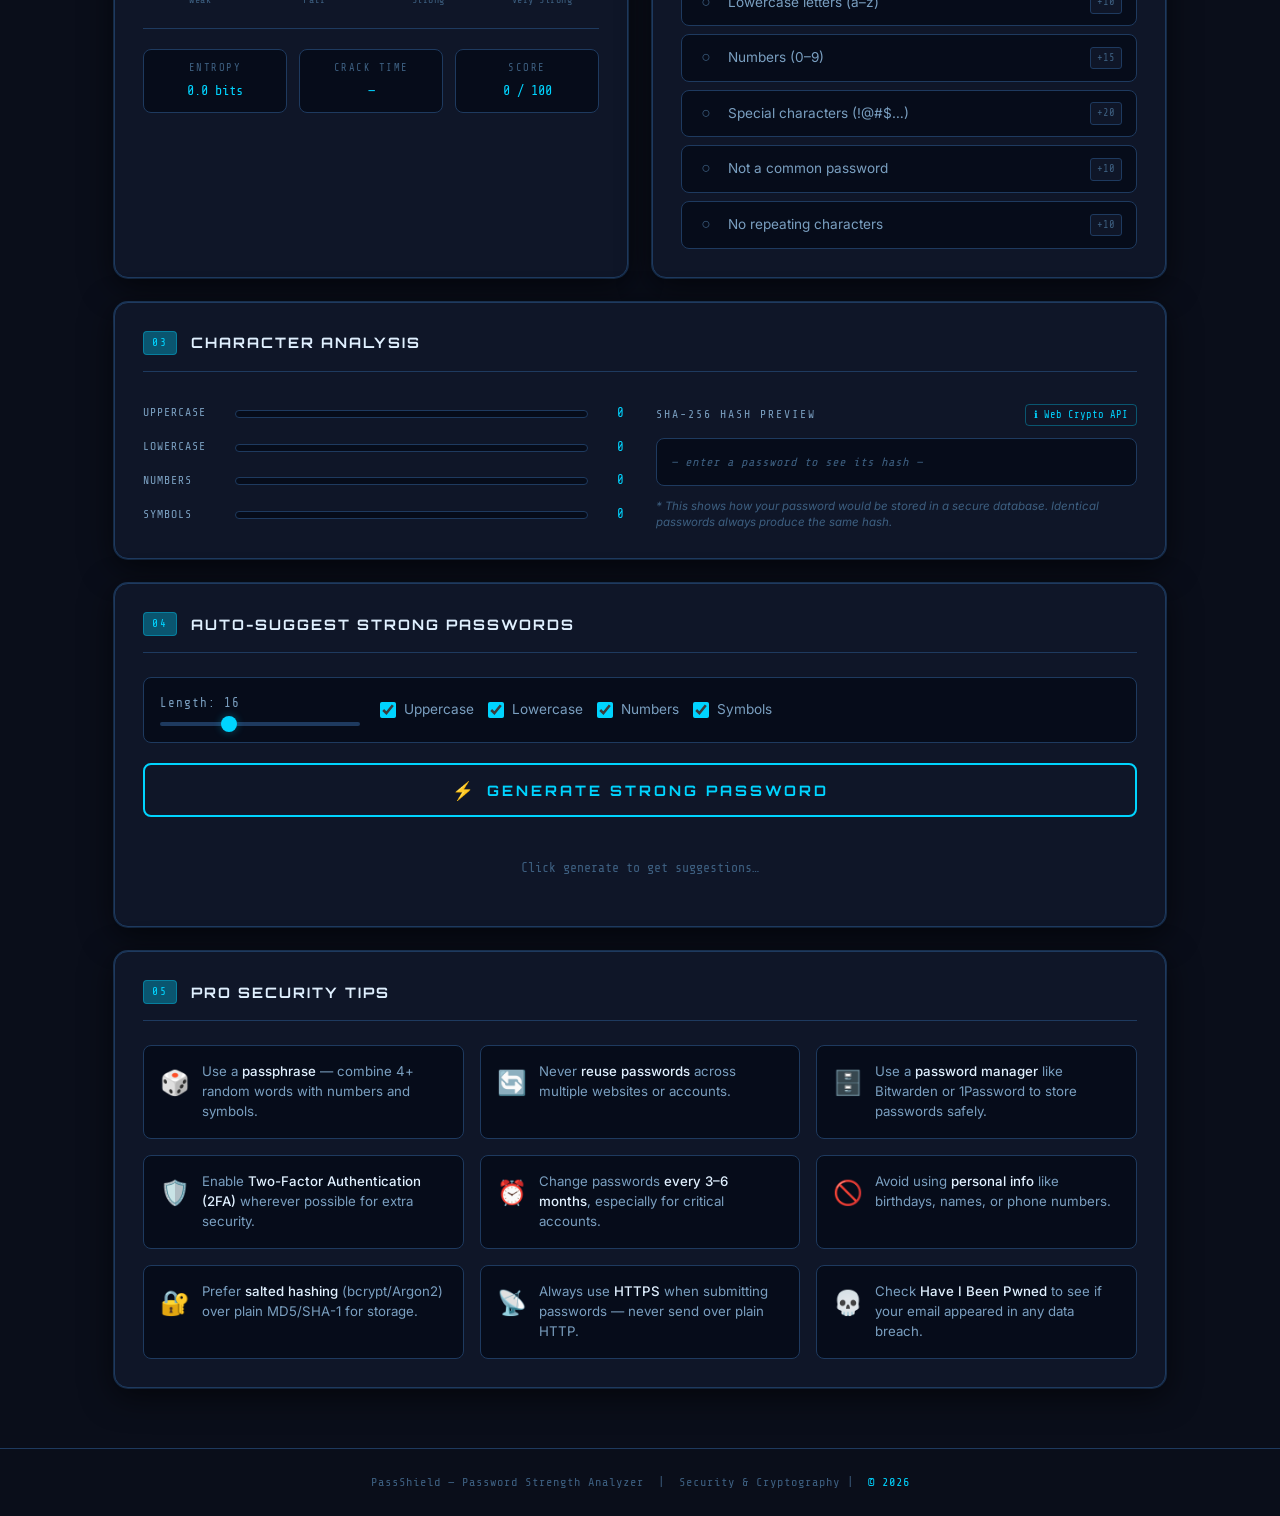
==== commit 17e2833d: "code updated" ====
--- a/index.html
+++ b/index.html
@@ -52,7 +52,98 @@
     <p class="hero-subtitle">Real-time analysis · Auto-suggestion · Entropy scoring · SHA-256 Hash</p>
   </section>
 
-  <!-- ═══════════════════════════ MAIN CARD ═══════════════════════════ -->
+  <!-- ═══════════════════════════ FEATURES STRIP ═══════════════════════════ -->
+  <section class="features-strip">
+    <div class="features-strip-inner">
+      <div class="feature-pill">
+        <span class="feature-pill-icon">⚡</span>
+        <span>Real-time Analysis</span>
+      </div>
+      <div class="feature-pill-sep">—</div>
+      <div class="feature-pill">
+        <span class="feature-pill-icon">🔢</span>
+        <span>Shannon Entropy</span>
+      </div>
+      <div class="feature-pill-sep">—</div>
+      <div class="feature-pill">
+        <span class="feature-pill-icon">🔐</span>
+        <span>SHA-256 Hash</span>
+      </div>
+      <div class="feature-pill-sep">—</div>
+      <div class="feature-pill">
+        <span class="feature-pill-icon">🎲</span>
+        <span>Auto-Suggest</span>
+      </div>
+      <div class="feature-pill-sep">—</div>
+      <div class="feature-pill">
+        <span class="feature-pill-icon">🛡️</span>
+        <span>Dictionary Defense</span>
+      </div>
+    </div>
+  </section>
+
+  <!-- ═══════════════════════════ HOW IT WORKS ═══════════════════════════ -->
+  <section class="how-it-works">
+    <div class="hiw-inner">
+      <div class="hiw-header">
+        <span class="hiw-tag">// HOW IT WORKS</span>
+        <h2 class="hiw-title">Three steps to stronger passwords</h2>
+      </div>
+      <div class="hiw-steps">
+        <div class="hiw-step">
+          <div class="hiw-step-num">01</div>
+          <div class="hiw-step-icon">⌨️</div>
+          <h3 class="hiw-step-title">Type or Paste</h3>
+          <p class="hiw-step-desc">Enter any password in the analyzer. Results appear <em>instantly</em> as you type — no submit needed.</p>
+        </div>
+        <div class="hiw-connector">
+          <span class="connector-arrow">→</span>
+        </div>
+        <div class="hiw-step">
+          <div class="hiw-step-num">02</div>
+          <div class="hiw-step-icon">📊</div>
+          <h3 class="hiw-step-title">Get Deep Insights</h3>
+          <p class="hiw-step-desc">See entropy score, brute-force crack time, SHA-256 hash, and a full character breakdown in real time.</p>
+        </div>
+        <div class="hiw-connector">
+          <span class="connector-arrow">→</span>
+        </div>
+        <div class="hiw-step">
+          <div class="hiw-step-num">03</div>
+          <div class="hiw-step-icon">🚀</div>
+          <h3 class="hiw-step-title">Generate &amp; Secure</h3>
+          <p class="hiw-step-desc">Auto-generate cryptographically strong alternatives with Fisher-Yates shuffle. Track your history on the Dashboard.</p>
+        </div>
+      </div>
+    </div>
+  </section>
+
+  <!-- ═══════════════════════════ LIVE COUNTERS ═══════════════════════════ -->
+  <section class="live-counters">
+    <div class="counters-inner">
+      <div class="counter-item">
+        <span class="counter-num" data-target="40">0</span><span class="counter-suffix">+</span>
+        <span class="counter-label">Common password blacklist</span>
+      </div>
+      <div class="counter-divider"></div>
+      <div class="counter-item">
+        <span class="counter-num" data-target="256">0</span><span class="counter-suffix">-bit</span>
+        <span class="counter-label">SHA-256 digest strength</span>
+      </div>
+      <div class="counter-divider"></div>
+      <div class="counter-item">
+        <span class="counter-num" data-target="100">0</span><span class="counter-suffix">/100</span>
+        <span class="counter-label">Max security score</span>
+      </div>
+      <div class="counter-divider"></div>
+      <div class="counter-item">
+        <span class="counter-num" data-target="6">0</span>
+        <span class="counter-label">Security algorithms used</span>
+      </div>
+    </div>
+  </section>
+
+
   <main class="main-container">
 
     <!-- ─── 01: INPUT / ANALYZE ─── -->
--- a/style.css
+++ b/style.css
@@ -903,7 +903,7 @@
 .radar-wrap {
   width: 100%;
   aspect-ratio: 1 / 1;
-  max-height: 280px;
+  max-height: 320px;
   background: var(--bg-input);
   border: 1px solid var(--border-color);
   border-radius: var(--radius);
@@ -1031,3 +1031,235 @@
   .trend-legend { display: none; }
   .radar-wrap { max-height: 220px; }
 }
+
+/* ═══════════════════════════════════════════════════════════════
+   HOME PAGE ADDITIONS
+═══════════════════════════════════════════════════════════════ */
+
+/* ─── FEATURES STRIP ─── */
+.features-strip {
+  background: var(--bg-card-alt);
+  border-top: 1px solid var(--border-color);
+  border-bottom: 1px solid var(--border-color);
+  padding: 14px 32px;
+  overflow-x: auto;
+}
+.features-strip-inner {
+  display: flex;
+  align-items: center;
+  justify-content: center;
+  gap: 16px;
+  max-width: 1100px;
+  margin: 0 auto;
+  white-space: nowrap;
+  flex-wrap: wrap;
+}
+.feature-pill {
+  display: flex;
+  align-items: center;
+  gap: 8px;
+  font-family: var(--font-mono);
+  font-size: 0.75rem;
+  letter-spacing: 1px;
+  color: var(--text-secondary);
+  padding: 5px 14px;
+  border: 1px solid var(--border-color);
+  border-radius: 20px;
+  background: var(--bg-input);
+  transition: all var(--transition);
+}
+.feature-pill:hover {
+  border-color: var(--accent-dim);
+  color: var(--accent);
+  background: var(--accent-dim);
+}
+.feature-pill-icon { font-size: 0.95rem; }
+.feature-pill-sep {
+  font-family: var(--font-mono);
+  color: var(--text-muted);
+  font-size: 0.65rem;
+}
+@media (max-width: 600px) {
+  .features-strip { padding: 12px 16px; }
+  .feature-pill-sep { display: none; }
+}
+
+/* ─── HOW IT WORKS ─── */
+.how-it-works {
+  background: var(--bg-card);
+  border-bottom: 1px solid var(--border-color);
+  padding: 52px 32px;
+}
+.hiw-inner { max-width: 1100px; margin: 0 auto; }
+.hiw-header {
+  text-align: center;
+  margin-bottom: 44px;
+}
+.hiw-tag {
+  display: inline-block;
+  font-family: var(--font-mono);
+  font-size: 0.7rem;
+  color: var(--accent);
+  letter-spacing: 3px;
+  text-transform: uppercase;
+  margin-bottom: 12px;
+}
+.hiw-title {
+  font-family: var(--font-display);
+  font-size: clamp(1.2rem, 3vw, 2rem);
+  font-weight: 700;
+  color: var(--text-primary);
+  letter-spacing: 2px;
+  text-transform: uppercase;
+}
+.hiw-steps {
+  display: flex;
+  align-items: center;
+  gap: 0;
+}
+.hiw-step {
+  flex: 1;
+  display: flex;
+  flex-direction: column;
+  align-items: center;
+  text-align: center;
+  gap: 14px;
+  padding: 28px 24px;
+  background: var(--bg-input);
+  border: 1px solid var(--border-color);
+  border-radius: var(--radius-lg);
+  transition: all var(--transition);
+  position: relative;
+}
+.hiw-step:hover {
+  border-color: var(--accent-dim);
+  box-shadow: var(--shadow-glow);
+  transform: translateY(-4px);
+}
+.hiw-step-num {
+  position: absolute;
+  top: -12px;
+  left: 50%;
+  transform: translateX(-50%);
+  font-family: var(--font-mono);
+  font-size: 0.65rem;
+  color: var(--accent);
+  background: var(--bg-card);
+  border: 1px solid var(--accent-dim);
+  padding: 2px 10px;
+  border-radius: 10px;
+  letter-spacing: 2px;
+}
+.hiw-step-icon { font-size: 2.4rem; line-height: 1; margin-top: 8px; }
+.hiw-step-title {
+  font-family: var(--font-display);
+  font-size: 0.82rem;
+  font-weight: 700;
+  color: var(--text-primary);
+  letter-spacing: 2px;
+  text-transform: uppercase;
+}
+.hiw-step-desc {
+  font-size: 0.82rem;
+  color: var(--text-secondary);
+  line-height: 1.6;
+  max-width: 220px;
+}
+.hiw-step-desc em { color: var(--accent); font-style: normal; }
+.hiw-connector {
+  width: 60px;
+  display: flex;
+  align-items: center;
+  justify-content: center;
+  flex-shrink: 0;
+}
+.connector-arrow {
+  font-family: var(--font-mono);
+  font-size: 1.4rem;
+  color: var(--accent-dim);
+}
+@media (max-width: 768px) {
+  .hiw-steps { flex-direction: column; gap: 24px; }
+  .hiw-connector { transform: rotate(90deg); width: auto; height: 40px; }
+  .hiw-step { width: 100%; }
+}
+@media (max-width: 600px) {
+  .how-it-works { padding: 36px 18px; }
+}
+
+/* ─── LIVE COUNTERS ─── */
+.live-counters {
+  background: linear-gradient(135deg, var(--bg-primary) 0%, var(--bg-card-alt) 100%);
+  border-bottom: 1px solid var(--border-color);
+  padding: 44px 32px;
+  position: relative;
+  overflow: hidden;
+}
+.live-counters::before {
+  content: '';
+  position: absolute;
+  inset: 0;
+  background-image:
+    linear-gradient(var(--border-color) 1px, transparent 1px),
+    linear-gradient(90deg, var(--border-color) 1px, transparent 1px);
+  background-size: 40px 40px;
+  opacity: 0.12;
+  pointer-events: none;
+}
+.counters-inner {
+  max-width: 1100px;
+  margin: 0 auto;
+  display: flex;
+  align-items: center;
+  justify-content: center;
+  gap: 0;
+  position: relative;
+  z-index: 2;
+  flex-wrap: wrap;
+}
+.counter-item {
+  flex: 1;
+  display: flex;
+  flex-direction: column;
+  align-items: center;
+  gap: 6px;
+  padding: 20px 16px;
+  min-width: 140px;
+}
+.counter-num {
+  font-family: var(--font-display);
+  font-size: clamp(2rem, 5vw, 3.2rem);
+  font-weight: 900;
+  color: var(--accent);
+  line-height: 1;
+  text-shadow: var(--accent-glow);
+}
+.counter-suffix {
+  font-family: var(--font-display);
+  font-size: clamp(0.9rem, 2vw, 1.3rem);
+  color: var(--text-secondary);
+  font-weight: 400;
+  margin-left: 2px;
+}
+.counter-label {
+  font-family: var(--font-mono);
+  font-size: 0.68rem;
+  color: var(--text-muted);
+  letter-spacing: 1.5px;
+  text-transform: uppercase;
+  text-align: center;
+  max-width: 160px;
+}
+.counter-divider {
+  width: 1px;
+  height: 60px;
+  background: var(--border-color);
+  flex-shrink: 0;
+  margin: 0 8px;
+}
+@media (max-width: 700px) {
+  .live-counters { padding: 32px 18px; }
+  .counters-inner { gap: 12px; }
+  .counter-divider { display: none; }
+  .counter-item { min-width: 120px; padding: 16px 10px; }
+}
